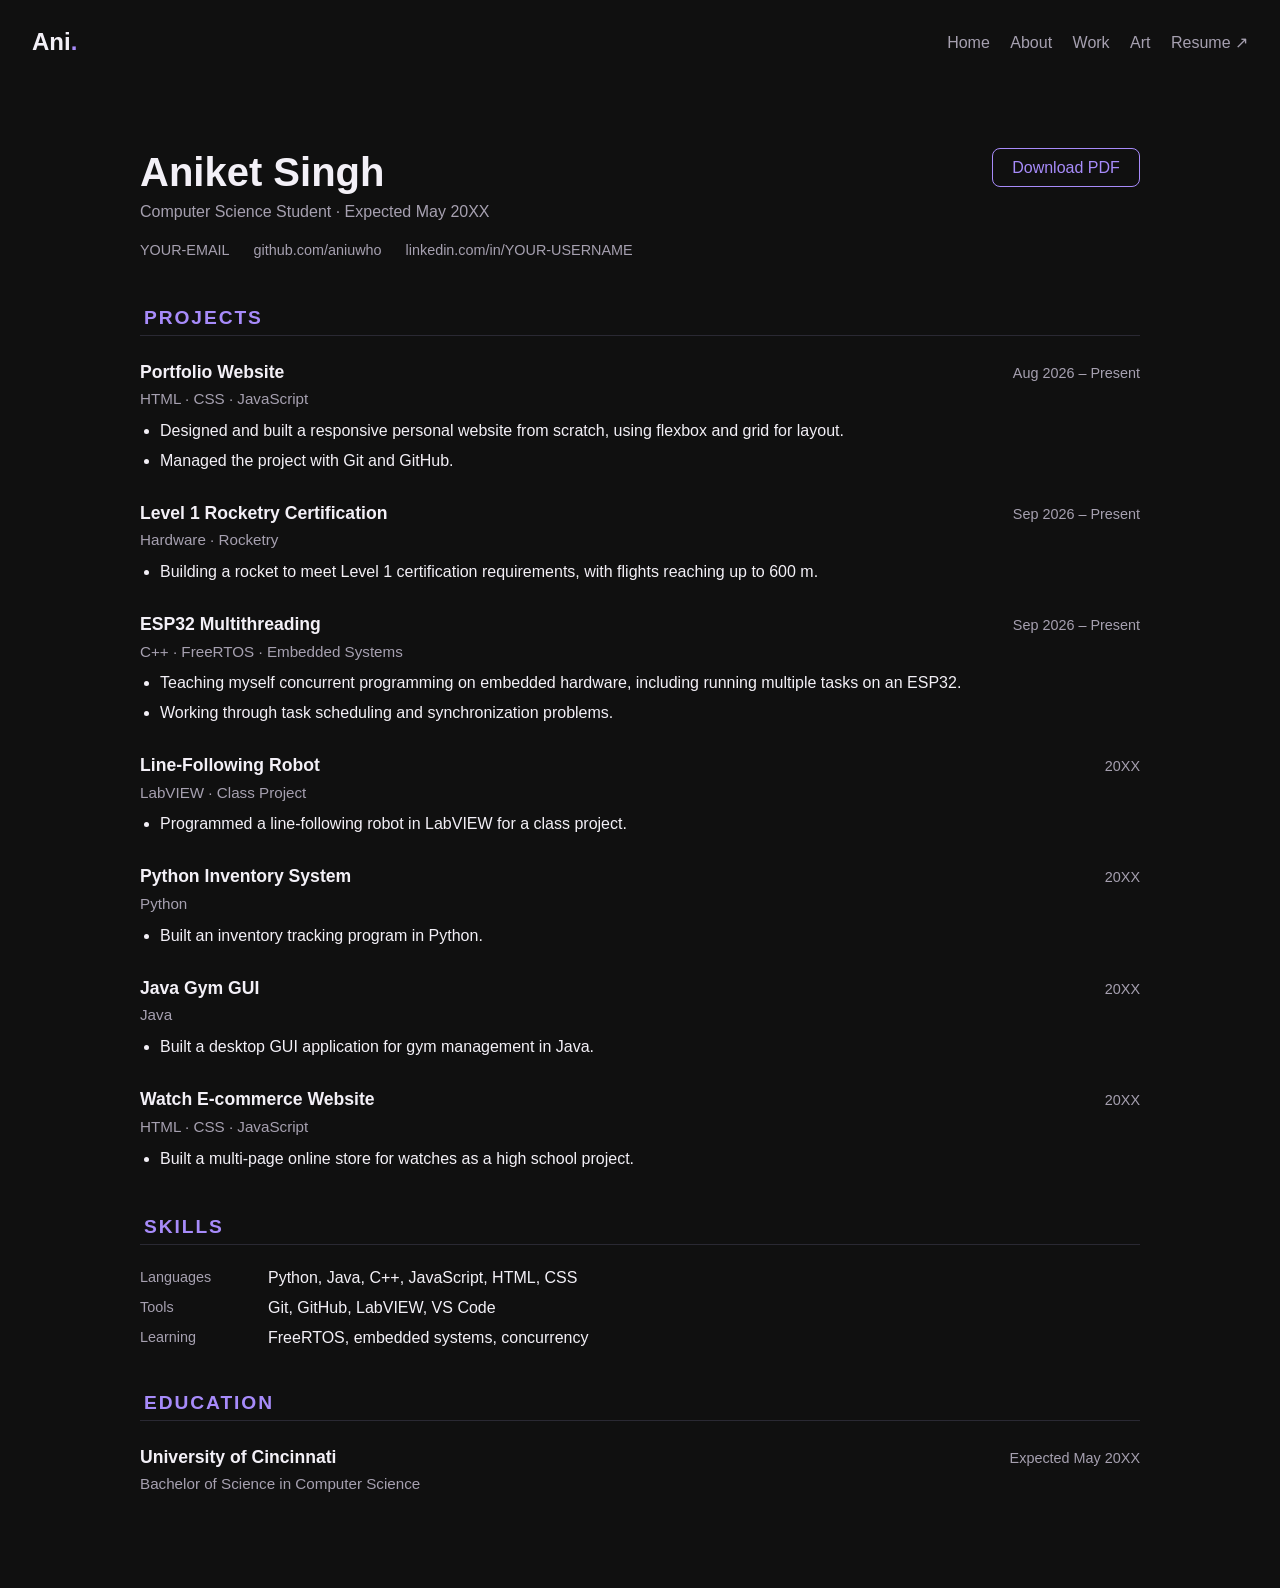
==== resume.html @ 670d1bf4 "Add resume page and updated homepage section" ====
<!DOCTYPE html>
<html lang="en">
<head>
    <meta charset="UTF-8">
    <meta name="viewport" content="width=device-width, initial-scale=1.0">

    <meta name="description"
          content="Aniket Singh — computer science, art, animation, and things I build.">

    <title>Aniket Singh — Resume</title>

    <link rel="stylesheet" href="styles.css">
</head>

<body>
    
    <header>
        <nav class="navbar">
            <a class="logo" href="index.html">Ani<span class="dot">.</span></a>
            <div class="nav-links">
                <a href="index.html">Home</a>
                <a href="#about">About</a>
                <a href="#work">Work</a>
                <a href="#art">Art</a>
                <a href="resume.html">Resume ↗</a>
            </div>
        </nav>
    </header>

    <main class="resume">

        

        <!-- Header -->
        <section class="resume-header">
            <div class="resume-top">
                <div>
                    <h1>Aniket Singh</h1>
                    <p class="resume-role">Computer Science Student · Expected May 20XX</p>
                </div>
                <a href="Aniket-Singh-Resume.pdf" download class="button">Download PDF</a>
            </div>

            <p class="resume-contact">
                <a href="mailto:YOUR-EMAIL">YOUR-EMAIL</a>
                <a href="https://github.com/aniuwho">github.com/aniuwho</a>
                <a href="https://www.linkedin.com/in/YOUR-USERNAME/">linkedin.com/in/YOUR-USERNAME</a>
            </p>
        </section>

        <!-- Projects -->
        <section class="resume-section">
            <h2 class="resume-heading">Projects</h2>

            <article class="resume-entry">
                <div class="entry-header">
                    <h3>Portfolio Website</h3>
                    <span class="entry-date">Aug 2026 – Present</span>
                </div>
                <p class="entry-sub">HTML · CSS · JavaScript</p>
                <ul>
                    <li>Designed and built a responsive personal website from scratch, using flexbox and grid for layout.</li>
                    <li>Managed the project with Git and GitHub.</li>
                </ul>
            </article>

            <article class="resume-entry">
                <div class="entry-header">
                    <h3>Level 1 Rocketry Certification</h3>
                    <span class="entry-date">Sep 2026 – Present</span>
                </div>
                <p class="entry-sub">Hardware · Rocketry</p>
                <ul>
                    <li>Building a rocket to meet Level 1 certification requirements, with flights reaching up to 600 m.</li>
                </ul>
            </article>

            <article class="resume-entry">
                <div class="entry-header">
                    <h3>ESP32 Multithreading</h3>
                    <span class="entry-date">Sep 2026 – Present</span>
                </div>
                <p class="entry-sub">C++ · FreeRTOS · Embedded Systems</p>
                <ul>
                    <li>Teaching myself concurrent programming on embedded hardware, including running multiple tasks on an ESP32.</li>
                    <li>Working through task scheduling and synchronization problems.</li>
                </ul>
            </article>

            <article class="resume-entry">
                <div class="entry-header">
                    <h3>Line-Following Robot</h3>
                    <span class="entry-date">20XX</span>
                </div>
                <p class="entry-sub">LabVIEW · Class Project</p>
                <ul>
                    <li>Programmed a line-following robot in LabVIEW for a class project.</li>
                </ul>
            </article>

            <article class="resume-entry">
                <div class="entry-header">
                    <h3>Python Inventory System</h3>
                    <span class="entry-date">20XX</span>
                </div>
                <p class="entry-sub">Python</p>
                <ul>
                    <li>Built an inventory tracking program in Python.</li>
                </ul>
            </article>

            <article class="resume-entry">
                <div class="entry-header">
                    <h3>Java Gym GUI</h3>
                    <span class="entry-date">20XX</span>
                </div>
                <p class="entry-sub">Java</p>
                <ul>
                    <li>Built a desktop GUI application for gym management in Java.</li>
                </ul>
            </article>

            <article class="resume-entry">
                <div class="entry-header">
                    <h3>Watch E-commerce Website</h3>
                    <span class="entry-date">20XX</span>
                </div>
                <p class="entry-sub">HTML · CSS · JavaScript</p>
                <ul>
                    <li>Built a multi-page online store for watches as a high school project.</li>
                </ul>
            </article>
        </section>

        <!-- Skills -->
        <section class="resume-section">
            <h2 class="resume-heading">Skills</h2>
            <dl class="skills-list">
                <dt>Languages</dt>
                <dd>Python, Java, C++, JavaScript, HTML, CSS</dd>

                <dt>Tools</dt>
                <dd>Git, GitHub, LabVIEW, VS Code</dd>

                <dt>Learning</dt>
                <dd>FreeRTOS, embedded systems, concurrency</dd>
            </dl>
        </section>

        <!-- Education -->
        <section class="resume-section">
            <h2 class="resume-heading">Education</h2>
            <article class="resume-entry">
                <div class="entry-header">
                    <h3>University of Cincinnati</h3>
                    <span class="entry-date">Expected May 20XX</span>
                </div>
                <p class="entry-sub">Bachelor of Science in Computer Science</p>
            </article>
        </section>

    </main>
</body>
---- styles.css ----
:root {
    --background: #101010;
    --surface: #1C1B21;
    --primary-text: #F3F0f7;
    --muted-text: #A6A0B0;
    --accent: #A78BFA;
}

body {
    background-color: var(--background);
    color: var(--primary-text);
    font-family: 'Arial', sans-serif;
    margin: 0;
    padding: 0;
}

h1 {
    font-size: 2.5rem;
    font-weight: bold;
    line-height: 1.2;
    margin-bottom: 1rem;
}

h2 {
    font-size: 2rem;
    font-weight: bold;
    line-height: 1.3;
    margin-bottom: 0.75rem;
}

h3 {
    font-size: 1.75rem;
    font-weight: bold;
    line-height: 1.4;
    margin-bottom: 0.5rem;
}

p {
    font-size: 1rem;
    line-height: 1.5;
    margin-bottom: 1rem;
}

a {
    color: var(--accent);
    text-decoration: none;
}

main {
    max-width:1000px;
    margin: 2rem auto;
    padding: 2rem;
}

.eyebrow {
    text-transform: uppercase;
    font-size: 0.8rem;
    letter-spacing: 0.1em;
    color: var(--accent);
}

/* Navigation Styles */

.navbar {
    display: flex;
    justify-content:space-between;
    align-items: center;
    padding: 1.75rem 2rem;
}

.nav-links a {
    margin-left: 1rem;
    font-size: 1rem;
    color: var(--muted-text);
    transition: color 0.3s ease;
}

.nav-links a:hover {
    color: var(--accent);
}

.logo {
    font-size: 1.5rem;
    font-weight: bold;
    color: var(--primary-text);
}

.dot{
    color: var(--accent);
}


/* Hero Section Styles */

.hero {
    padding: 4rem ;
}

.highlight {
    color: var(--accent);
    text-decoration: underline;
    text-decoration-color: var(--accent);
    text-underline-offset: 6px;
    text-decoration-thickness: 3px;
}

/*About Section Styles */

.about-layout {
    display: grid;
    grid-template-columns: 1fr 250px;
    align-items: center;
    gap: 2rem;

}

.about-photo {
    width: 100%;
    border-radius: 8px;
    aspect-ratio: 1/1;
    object-fit: cover;
    box-shadow: 0 4px 6px rgba(0, 0, 0, 0.1);
}

@media (max-width: 600px) {
    .about-layout {
        grid-template-columns: 1fr;
    }
}

/* Projects Section Styles */

.project-grid {
    display: grid;
    grid-template-columns: repeat(auto-fit,minmax(220px,1fr));
    gap: 2rem;
}

.project{
    background: var(--surface);
    padding: 1rem;
    border-radius: 0.75rem;
    border: 1px solid #2A2933;
    transition: transform 0.2s ease;

    display: flex;
    flex-direction: column ;

    min-height: 2.8em;
}

.project-tags{
    margin-top: auto;
    font-size: 0.85rem;
    color: var(--muted-text);
}

.project-name{
    color: var(--primary-text);
}

.project:hover{transform: translateY(-4px);}

.project h3 {
    font-size: 1.25rem;
    margin-top: 0;
}

.project-status{
    color: var(--accent);
    font-size: 0.75rem;
    text-transform: uppercase;
}

.project-list{
    list-style-type: none;
    padding: 0;
}

.project-list li{
    display: flex;
    justify-content: space-between;
    padding: 0.75rem;
    border-bottom: 1px solid #2A2933;
}

.project .project-tags{
    margin-top: auto;
}

/* Interest */

.interest-grid{
    display: grid;
    grid-template-columns: repeat(auto-fit,minmax(200px,1fr));
    gap: 2 rem;

}


.interest-card{
    border-top: 2px solid var(--accent);
    padding-top: 1rem;
}

.interest-card h3{
    font-size: 1.25rem;
}

.interest-card p{
    color: var(--muted-text);
}

.interest-card:hover{
    transition: border-color 0.2s ease;
}

.art-heading{
    font-size: 1rem;
}

/* Resume Page Styles */

.resume-top {
    display: flex;
    justify-content: space-between;
    align-items: flex-start;
    flex-wrap: wrap;
    gap: 1rem;
}

.resume-top h1 {
    margin: 0 0 0.25rem;
}

.resume-role {
    color: var(--muted-text);
    margin: 0;
}

.resume-contact {
    display: flex;
    flex-wrap: wrap;
    gap: 0.5rem 1.5rem;
    font-size: 0.9rem;
    margin-top: 1rem;
}

.resume-contact a {
    color: var(--muted-text);
    transition: color 0.2s ease;
}

.resume-contact a:hover {
    color: var(--accent);
}

.button {
    display: inline-block;
    padding: 0.6rem 1.2rem;
    border: 1px solid var(--accent);
    border-radius: 0.5rem;
    color: var(--accent);
    transition: background 0.2s ease, color 0.2s ease;
}

.button:hover {
    background: var(--accent);
    color: var(--background);
}

.resume-section {
    margin-top: 2.5rem;
}

.resume-heading {
    font-size: 1.2rem;
    text-transform: uppercase;
    letter-spacing: 0.1em;
    color: var(--accent);
    border-bottom: 1px solid #2A2933;
    padding: 4px;
    margin-bottom: 1.5rem;

}

.resume-entry {
    margin-bottom: 1.75rem;
}

.entry-header {
    display: flex;
    justify-content: space-between;
    align-items: baseline;
    gap: 1rem;
}

.resume-entry h3 {
    font-size: 1.1rem;
    margin: 0;
}

.entry-date {
    color: var(--muted-text);
    font-size: 0.9rem;
    white-space: nowrap;
}

.entry-sub {
    color: var(--muted-text);
    font-size: 0.95rem;
    margin: 0.25rem 0 0.5rem;
}

.resume-entry ul {
    margin: 0;
    padding-left: 1.25rem;
}

.resume-entry li {
    line-height: 1.5;
    margin-bottom: 0.35rem;
}

.skills-list {
    display: grid;
    grid-template-columns: 7rem 1fr;
    gap: 0.75rem 1rem;
    margin: 0;
}

.skills-list dt {
    color: var(--muted-text);
    font-size: 0.9rem;
}

.skills-list dd {
    margin: 0;
}

@media (max-width: 600px) {
    .skills-list {
        grid-template-columns: 1fr;
        gap: 0.25rem;
    }

    .skills-list dd {
        margin-bottom: 0.75rem;
    }
}
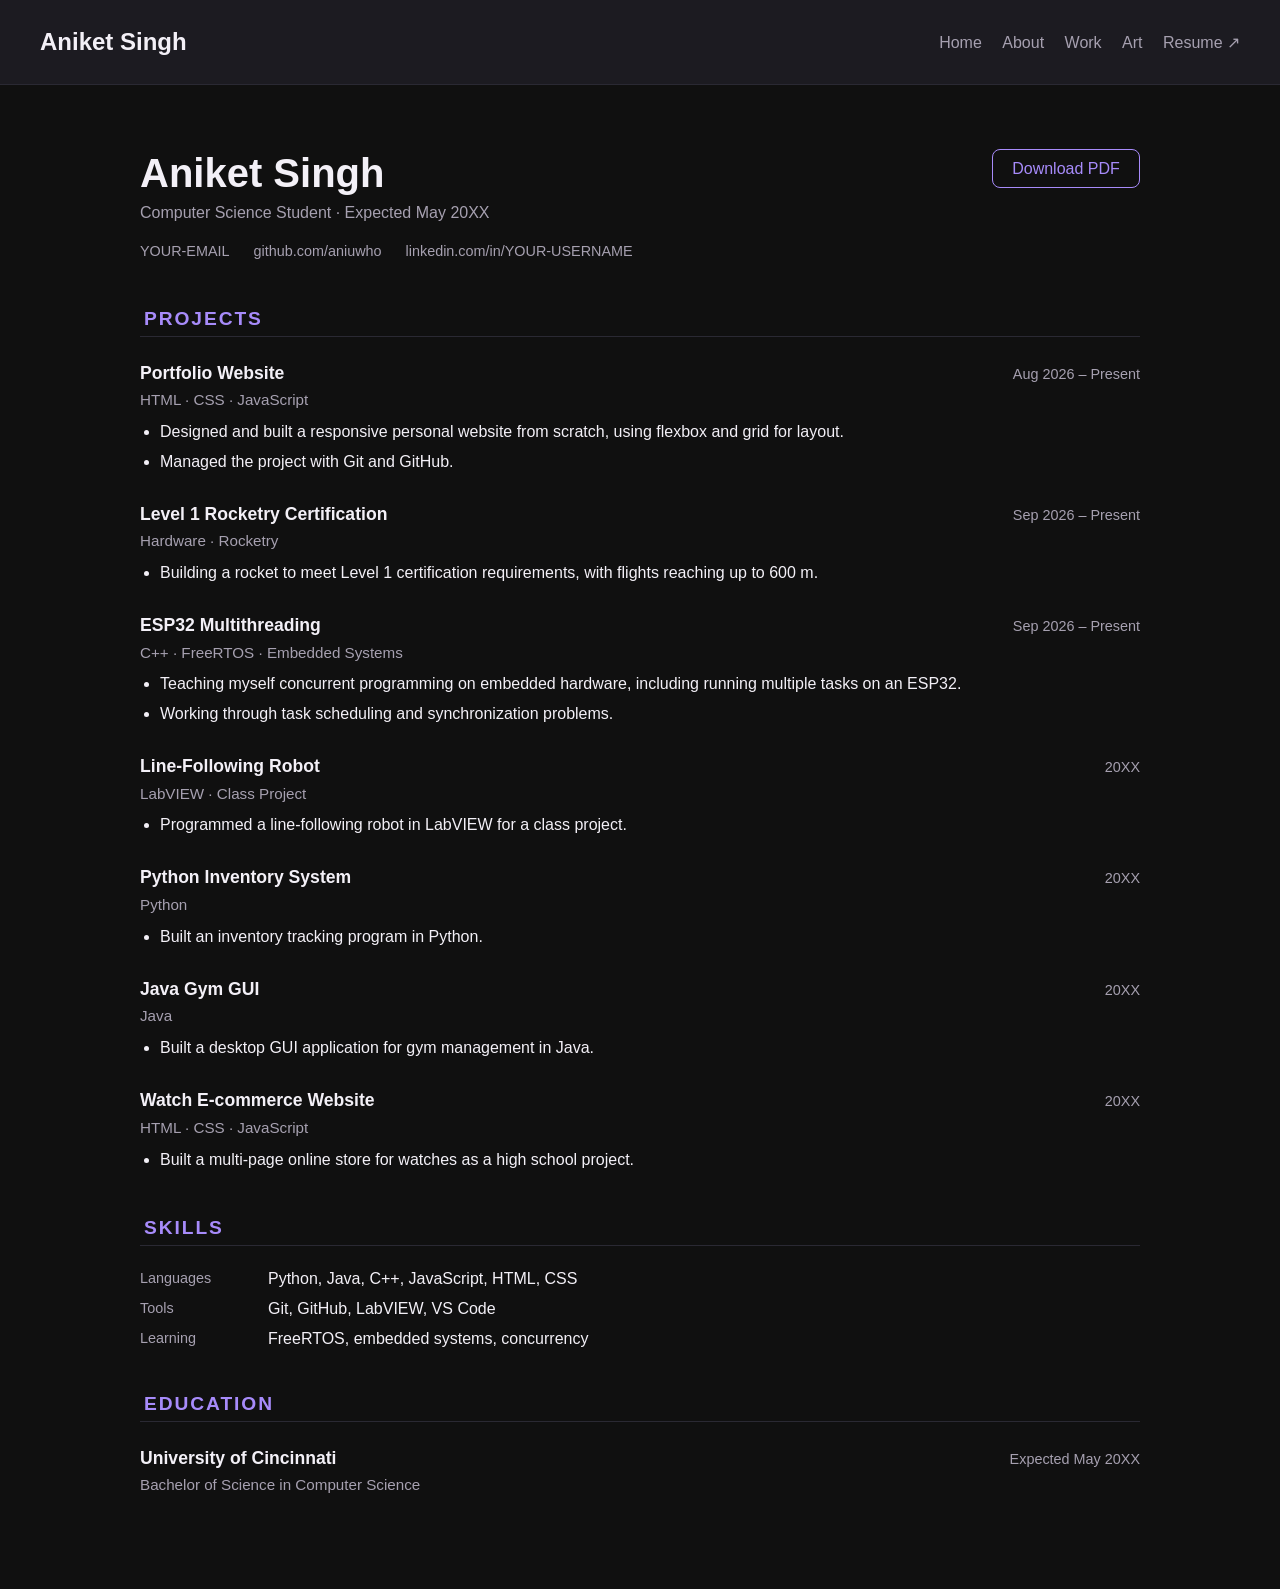
==== commit ea225640: "Add art grid and polish nav, footer, and spacing" ====
--- a/resume.html
+++ b/resume.html
@@ -17,7 +17,7 @@
     
     <header>
         <nav class="navbar">
-            <a class="logo" href="index.html">Ani<span class="dot">.</span></a>
+            <a class="logo" href="index.html">Aniket Singh</span></a>
             <div class="nav-links">
                 <a href="index.html">Home</a>
                 <a href="#about">About</a>
--- a/styles.css
+++ b/styles.css
@@ -6,6 +6,10 @@
     --accent: #A78BFA;
 }
 
+html {
+    scroll-behavior: smooth;
+}
+
 body {
     background-color: var(--background);
     color: var(--primary-text);
@@ -61,11 +65,25 @@
 
 /* Navigation Styles */
 
+header {
+    background: var(--surface);
+    border-bottom: 1px solid #2A2933;
+    position: sticky;
+    top: 0;
+    z-index: 10;
+}
+
+section[id] {
+    scroll-margin-top: 6rem;
+}
+
 .navbar {
     display: flex;
     justify-content:space-between;
     align-items: center;
+    margin: 0 auto;
     padding: 1.75rem 2rem;
+    max-width: 1200px;
 }
 
 .nav-links a {
@@ -85,17 +103,36 @@
     color: var(--primary-text);
 }
 
-.dot{
-    color: var(--accent);
-}
-
-
+.content-section{
+    margin-top: 7rem;
+}
 /* Hero Section Styles */
 
 .hero {
-    padding: 4rem ;
-}
-
+    padding:4rem 0 2rem;
+}
+
+.hero-sub{
+    color: var(--muted-text);
+    font-size:1.1rem;
+    margin-bottom:1.5rem;
+}
+
+.section-intro{
+    color: var(--muted-text);
+    margin-bottom: 2rem;
+}
+
+.earlier-heading{
+    font-size: 1.1rem;
+    margin-top: 3rem;
+}
+
+.text-link{
+    align-self: flex-start;
+    font-size: 0.9rem;
+    margin-top: 0.75rem;
+}
 .highlight {
     color: var(--accent);
     text-decoration: underline;
@@ -338,6 +375,76 @@
     margin: 0;
 }
 
+/* Art CSS */
+
+.art-grid{
+    display: grid;
+    grid-template-columns: repeat(3,1fr);
+    gap: 0.5rem;
+}
+
+.art-item{
+    position: relative;
+    margin: 0;
+    aspect-ratio: 1/1;
+    overflow: hidden;
+    border-radius: 0.5rem;
+    background: var(--surface);
+}
+
+.art-item img{
+    width: 100%;
+    height: 100%;
+    object-fit: cover;
+    display: block;
+    transition: transform 0.3s ease;
+}
+
+.art-item:hover img{
+    transform: translateY(-3px) scale(1.05);
+}
+
+.art-item figcaption{
+    position: absolute;
+    inset: auto 0 0 0;
+    padding: 0.75rem;
+    font-size: 0.85rem;
+    color: var(--primary-text);
+    background: linear-gradient(transparent, rgba(0, 0, 0, 0.75));
+    opacity: 0;
+    transition: opacity 0.3s ease;
+}
+
+.art-item:hover figcaption{
+    opacity:1;
+}
+
+footer {
+    background: var(--surface);
+    margin-top: 6rem;
+}
+
+.footer {
+    display: flex;
+    justify-content: space-between;
+    align-items: center;
+    flex-wrap: wrap;
+    gap: 1rem;
+    max-width: 1000px;
+    margin: 0 auto;
+    padding: 2rem;
+}
+
+.footer p { margin: 0; }
+
+.footer a {
+    margin-left: 1rem;
+    color: var(--muted-text);
+    transition: color 0.2s ease;
+}
+
+.footer a:hover { color: var(--accent); }
+
 @media (max-width: 600px) {
     .skills-list {
         grid-template-columns: 1fr;
@@ -347,4 +454,8 @@
     .skills-list dd {
         margin-bottom: 0.75rem;
     }
-}+}
+
+   @media (hover: none) {
+       .art-item figcaption { opacity: 1; }
+   }
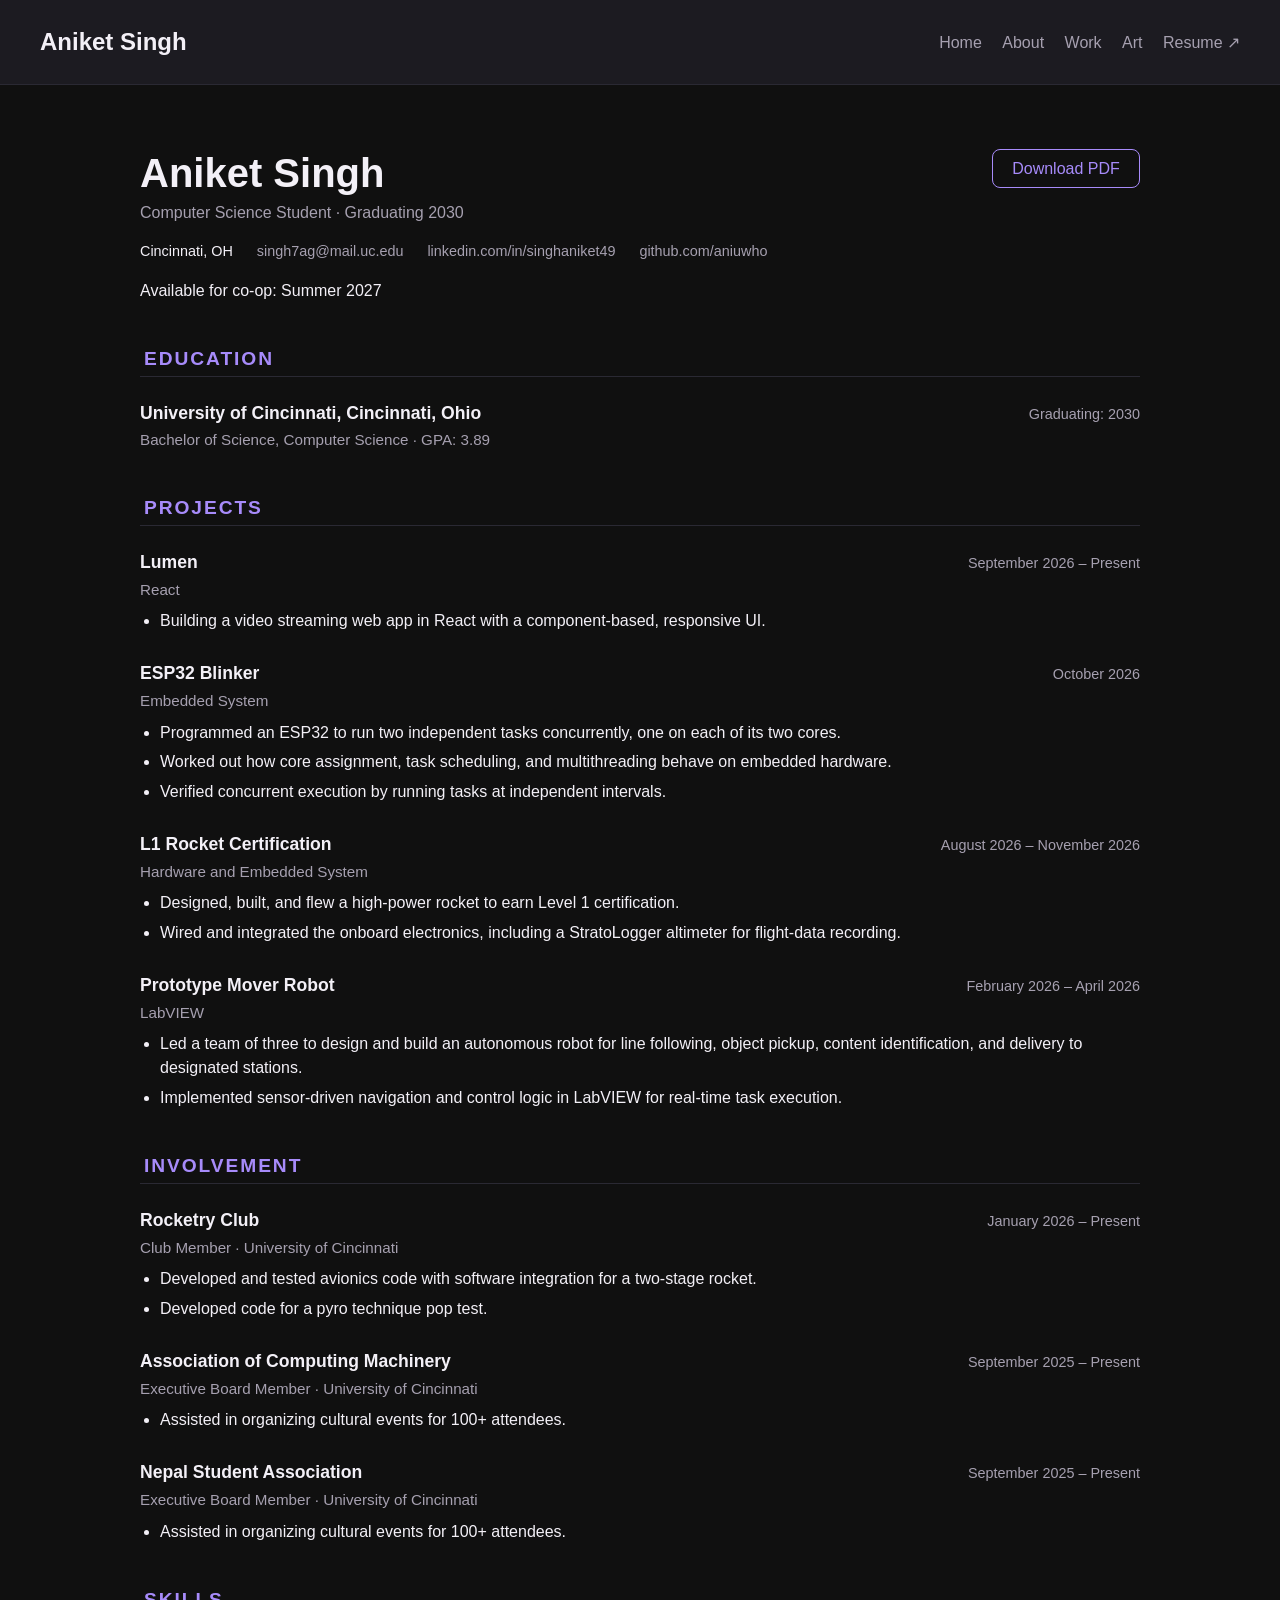
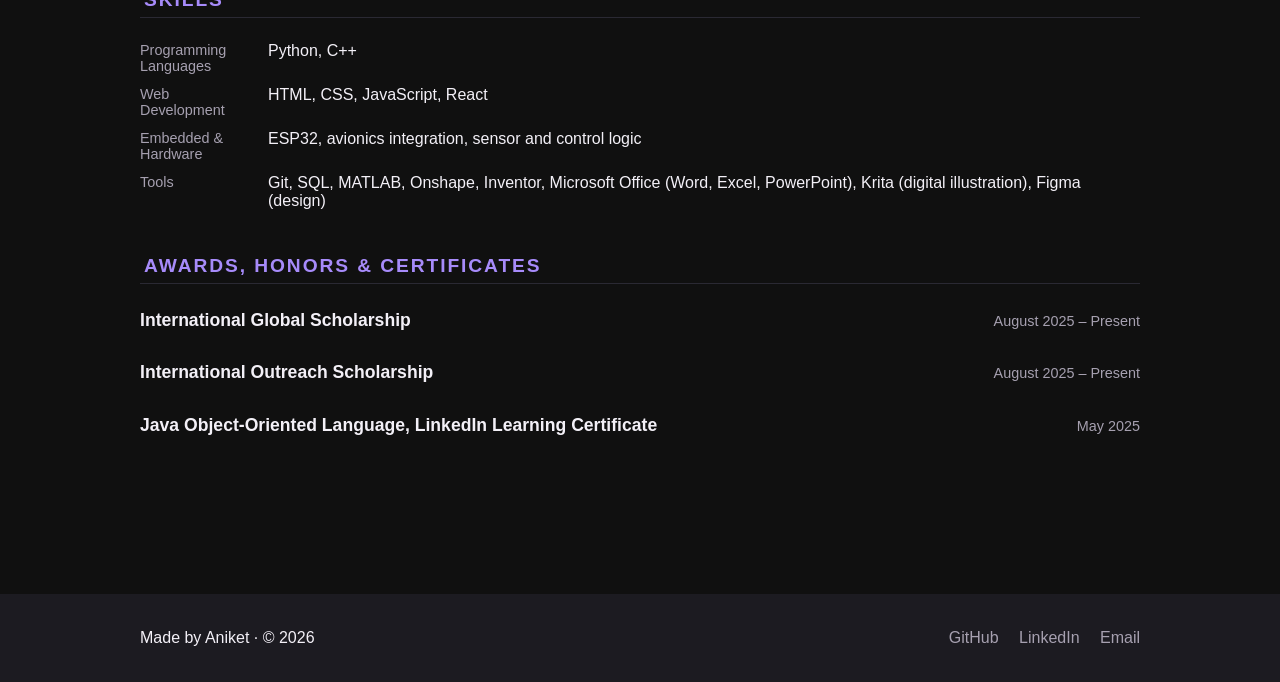
==== commit 157fdf92: "Update projects section and fi bullet alignment" ====
--- a/resume.html
+++ b/resume.html
@@ -1,52 +1,65 @@
-
 <!DOCTYPE html>
 <html lang="en">
 <head>
     <meta charset="UTF-8">
     <meta name="viewport" content="width=device-width, initial-scale=1.0">
-
     <meta name="description"
           content="Aniket Singh — computer science, art, animation, and things I build.">
-
     <title>Aniket Singh — Resume</title>
 
+    <link rel="preconnect" href="https://fonts.googleapis.com">
+    <link rel="preconnect" href="https://fonts.gstatic.com" crossorigin>
+    <link href="https://fonts.googleapis.com/css2?family=Inter:wght@400;500&family=Space+Grotesk:wght@500;700&display=swap" rel="stylesheet">
     <link rel="stylesheet" href="styles.css">
 </head>
 
 <body>
-    
+
     <header>
         <nav class="navbar">
-            <a class="logo" href="index.html">Aniket Singh</span></a>
+            <a class="logo" href="index.html">Aniket Singh</a>
             <div class="nav-links">
                 <a href="index.html">Home</a>
-                <a href="#about">About</a>
-                <a href="#work">Work</a>
-                <a href="#art">Art</a>
+                <a href="index.html#about">About</a>
+                <a href="index.html#work">Work</a>
+                <a href="index.html#art">Art</a>
                 <a href="resume.html">Resume ↗</a>
             </div>
         </nav>
     </header>
 
     <main class="resume">
-
-        
 
         <!-- Header -->
         <section class="resume-header">
             <div class="resume-top">
                 <div>
                     <h1>Aniket Singh</h1>
-                    <p class="resume-role">Computer Science Student · Expected May 20XX</p>
+                    <p class="resume-role">Computer Science Student · Graduating 2030</p>
                 </div>
                 <a href="Aniket-Singh-Resume.pdf" download class="button">Download PDF</a>
             </div>
 
             <p class="resume-contact">
-                <a href="mailto:YOUR-EMAIL">YOUR-EMAIL</a>
+                <span>Cincinnati, OH</span>
+                <a href="mailto:singh7ag@mail.uc.edu">singh7ag@mail.uc.edu</a>
+                <a href="https://www.linkedin.com/in/singhaniket49">linkedin.com/in/singhaniket49</a>
                 <a href="https://github.com/aniuwho">github.com/aniuwho</a>
-                <a href="https://www.linkedin.com/in/YOUR-USERNAME/">linkedin.com/in/YOUR-USERNAME</a>
             </p>
+
+            <p class="resume-availability">Available for co-op: Summer 2027</p>
+        </section>
+
+        <!-- Education -->
+        <section class="resume-section">
+            <h2 class="resume-heading">Education</h2>
+            <article class="resume-entry">
+                <div class="entry-header">
+                    <h3>University of Cincinnati, Cincinnati, Ohio</h3>
+                    <span class="entry-date">Graduating: 2030</span>
+                </div>
+                <p class="entry-sub">Bachelor of Science, Computer Science · GPA: 3.89</p>
+            </article>
         </section>
 
         <!-- Projects -->
@@ -55,80 +68,93 @@
 
             <article class="resume-entry">
                 <div class="entry-header">
-                    <h3>Portfolio Website</h3>
-                    <span class="entry-date">Aug 2026 – Present</span>
-                </div>
-                <p class="entry-sub">HTML · CSS · JavaScript</p>
-                <ul>
-                    <li>Designed and built a responsive personal website from scratch, using flexbox and grid for layout.</li>
-                    <li>Managed the project with Git and GitHub.</li>
-                </ul>
-            </article>
-
-            <article class="resume-entry">
-                <div class="entry-header">
-                    <h3>Level 1 Rocketry Certification</h3>
-                    <span class="entry-date">Sep 2026 – Present</span>
-                </div>
-                <p class="entry-sub">Hardware · Rocketry</p>
-                <ul>
-                    <li>Building a rocket to meet Level 1 certification requirements, with flights reaching up to 600 m.</li>
-                </ul>
-            </article>
-
-            <article class="resume-entry">
-                <div class="entry-header">
-                    <h3>ESP32 Multithreading</h3>
-                    <span class="entry-date">Sep 2026 – Present</span>
-                </div>
-                <p class="entry-sub">C++ · FreeRTOS · Embedded Systems</p>
-                <ul>
-                    <li>Teaching myself concurrent programming on embedded hardware, including running multiple tasks on an ESP32.</li>
-                    <li>Working through task scheduling and synchronization problems.</li>
-                </ul>
-            </article>
-
-            <article class="resume-entry">
-                <div class="entry-header">
-                    <h3>Line-Following Robot</h3>
-                    <span class="entry-date">20XX</span>
-                </div>
-                <p class="entry-sub">LabVIEW · Class Project</p>
-                <ul>
-                    <li>Programmed a line-following robot in LabVIEW for a class project.</li>
-                </ul>
-            </article>
-
-            <article class="resume-entry">
-                <div class="entry-header">
-                    <h3>Python Inventory System</h3>
-                    <span class="entry-date">20XX</span>
-                </div>
-                <p class="entry-sub">Python</p>
-                <ul>
-                    <li>Built an inventory tracking program in Python.</li>
-                </ul>
-            </article>
-
-            <article class="resume-entry">
-                <div class="entry-header">
-                    <h3>Java Gym GUI</h3>
-                    <span class="entry-date">20XX</span>
-                </div>
-                <p class="entry-sub">Java</p>
-                <ul>
-                    <li>Built a desktop GUI application for gym management in Java.</li>
-                </ul>
-            </article>
-
-            <article class="resume-entry">
-                <div class="entry-header">
-                    <h3>Watch E-commerce Website</h3>
-                    <span class="entry-date">20XX</span>
-                </div>
-                <p class="entry-sub">HTML · CSS · JavaScript</p>
-                <ul>
-                    <li>Built a multi-page online store for watches as a high school project.</li>
+                    <h3>Lumen</h3>
+                    <span class="entry-date">September 2026 – Present</span>
+                </div>
+                <p class="entry-sub">React</p>
+                <ul>
+                    <li>Building a video streaming web app in React with a component-based, responsive UI.</li>
+                    <!-- TODO: add a bullet on what actually works (playback / browsing / search) and the API or data source -->
+                </ul>
+            </article>
+
+            <article class="resume-entry">
+                <div class="entry-header">
+                    <h3>ESP32 Blinker</h3>
+                    <span class="entry-date">October 2026</span>
+                </div>
+                <p class="entry-sub">Embedded System</p>
+                <ul>
+                    <li>Programmed an ESP32 to run two independent tasks concurrently, one on each of its two cores.</li>
+                    <li>Worked out how core assignment, task scheduling, and multithreading behave on embedded hardware.</li>
+                    <li>Verified concurrent execution by running tasks at independent intervals.</li>
+                </ul>
+            </article>
+
+            <article class="resume-entry">
+                <div class="entry-header">
+                    <h3>L1 Rocket Certification</h3>
+                    <span class="entry-date">August 2026 – November 2026</span>
+                </div>
+                <p class="entry-sub">Hardware and Embedded System</p>
+                <ul>
+                    <li>Designed, built, and flew a high-power rocket to earn Level 1 certification.</li>
+                    <li>Wired and integrated the onboard electronics, including a StratoLogger altimeter for flight-data recording.</li>
+                    <!-- TODO: add a bullet on what the flight data showed (apogee in ft / deployment timing) -->
+                    <!-- TODO: add a bullet on the build timeline alongside coursework (how many months) -->
+                </ul>
+            </article>
+
+            <article class="resume-entry">
+                <div class="entry-header">
+                    <h3>Prototype Mover Robot</h3>
+                    <span class="entry-date">February 2026 – April 2026</span>
+                </div>
+                <p class="entry-sub">LabVIEW</p>
+                <ul>
+                    <li>Led a team of three to design and build an autonomous robot for line following, object pickup, content identification, and delivery to designated stations.</li>
+                    <li>Implemented sensor-driven navigation and control logic in LabVIEW for real-time task execution.</li>
+                    <!-- TODO: add a bullet on how the program was structured (state machine / sequential tasks) -->
+                    <!-- TODO: add a bullet on the result (runs completed / placement) -->
+                </ul>
+            </article>
+        </section>
+
+        <!-- Involvement -->
+        <section class="resume-section">
+            <h2 class="resume-heading">Involvement</h2>
+
+            <article class="resume-entry">
+                <div class="entry-header">
+                    <h3>Rocketry Club</h3>
+                    <span class="entry-date">January 2026 – Present</span>
+                </div>
+                <p class="entry-sub">Club Member · University of Cincinnati</p>
+                <ul>
+                    <li>Developed and tested avionics code with software integration for a two-stage rocket.</li>
+                    <li>Developed code for a pyro technique pop test.</li>
+                </ul>
+            </article>
+
+            <article class="resume-entry">
+                <div class="entry-header">
+                    <h3>Association of Computing Machinery</h3>
+                    <span class="entry-date">September 2025 – Present</span>
+                </div>
+                <p class="entry-sub">Executive Board Member · University of Cincinnati</p>
+                <ul>
+                    <li>Assisted in organizing cultural events for 100+ attendees.</li>
+                </ul>
+            </article>
+
+            <article class="resume-entry">
+                <div class="entry-header">
+                    <h3>Nepal Student Association</h3>
+                    <span class="entry-date">September 2025 – Present</span>
+                </div>
+                <p class="entry-sub">Executive Board Member · University of Cincinnati</p>
+                <ul>
+                    <li>Assisted in organizing cultural events for 100+ attendees.</li>
                 </ul>
             </article>
         </section>
@@ -137,28 +163,58 @@
         <section class="resume-section">
             <h2 class="resume-heading">Skills</h2>
             <dl class="skills-list">
-                <dt>Languages</dt>
-                <dd>Python, Java, C++, JavaScript, HTML, CSS</dd>
+                <dt>Programming Languages</dt>
+                <dd>Python, C++</dd>
+
+                <dt>Web Development</dt>
+                <dd>HTML, CSS, JavaScript, React</dd>
+
+                <dt>Embedded &amp; Hardware</dt>
+                <dd>ESP32, avionics integration, sensor and control logic</dd>
 
                 <dt>Tools</dt>
-                <dd>Git, GitHub, LabVIEW, VS Code</dd>
-
-                <dt>Learning</dt>
-                <dd>FreeRTOS, embedded systems, concurrency</dd>
+                <dd>Git, SQL, MATLAB, Onshape, Inventor, Microsoft Office (Word, Excel, PowerPoint), Krita (digital illustration), Figma (design)</dd>
             </dl>
         </section>
 
-        <!-- Education -->
-        <section class="resume-section">
-            <h2 class="resume-heading">Education</h2>
-            <article class="resume-entry">
-                <div class="entry-header">
-                    <h3>University of Cincinnati</h3>
-                    <span class="entry-date">Expected May 20XX</span>
-                </div>
-                <p class="entry-sub">Bachelor of Science in Computer Science</p>
+        <!-- Awards -->
+        <section class="resume-section">
+            <h2 class="resume-heading">Awards, Honors &amp; Certificates</h2>
+
+            <article class="resume-entry compact">
+                <div class="entry-header">
+                    <h3>International Global Scholarship</h3>
+                    <span class="entry-date">August 2025 – Present</span>
+                </div>
+            </article>
+
+            <article class="resume-entry compact">
+                <div class="entry-header">
+                    <h3>International Outreach Scholarship</h3>
+                    <span class="entry-date">August 2025 – Present</span>
+                </div>
+            </article>
+
+            <article class="resume-entry compact">
+                <div class="entry-header">
+                    <h3>Java Object-Oriented Language, LinkedIn Learning Certificate</h3>
+                    <span class="entry-date">May 2025</span>
+                </div>
             </article>
         </section>
 
     </main>
-</body>+
+    <footer>
+        <div class="footer">
+            <p>Made by Aniket · © 2026</p>
+            <div>
+                <a href="https://github.com/aniuwho">GitHub</a>
+                <a href="https://www.linkedin.com/in/singhaniket49">LinkedIn</a>
+                <a href="mailto:singh7ag@mail.uc.edu">Email</a>
+            </div>
+        </div>
+    </footer>
+
+</body>
+</html>
--- a/styles.css
+++ b/styles.css
@@ -419,6 +419,22 @@
     opacity:1;
 }
 
+
+
+.project ul {
+    margin: 0 0 1rem;
+    padding-left: 0.9rem;
+}
+
+.earlier-entry ul {
+    margin: 0.5rem 0 0;
+    padding-left: 0.9rem;
+    color: var(--muted-text);
+    font-size: 0.95rem;
+}
+
+
+
 footer {
     background: var(--surface);
     margin-top: 6rem;
@@ -458,4 +474,5 @@
 
    @media (hover: none) {
        .art-item figcaption { opacity: 1; }
-   }+   }
+
